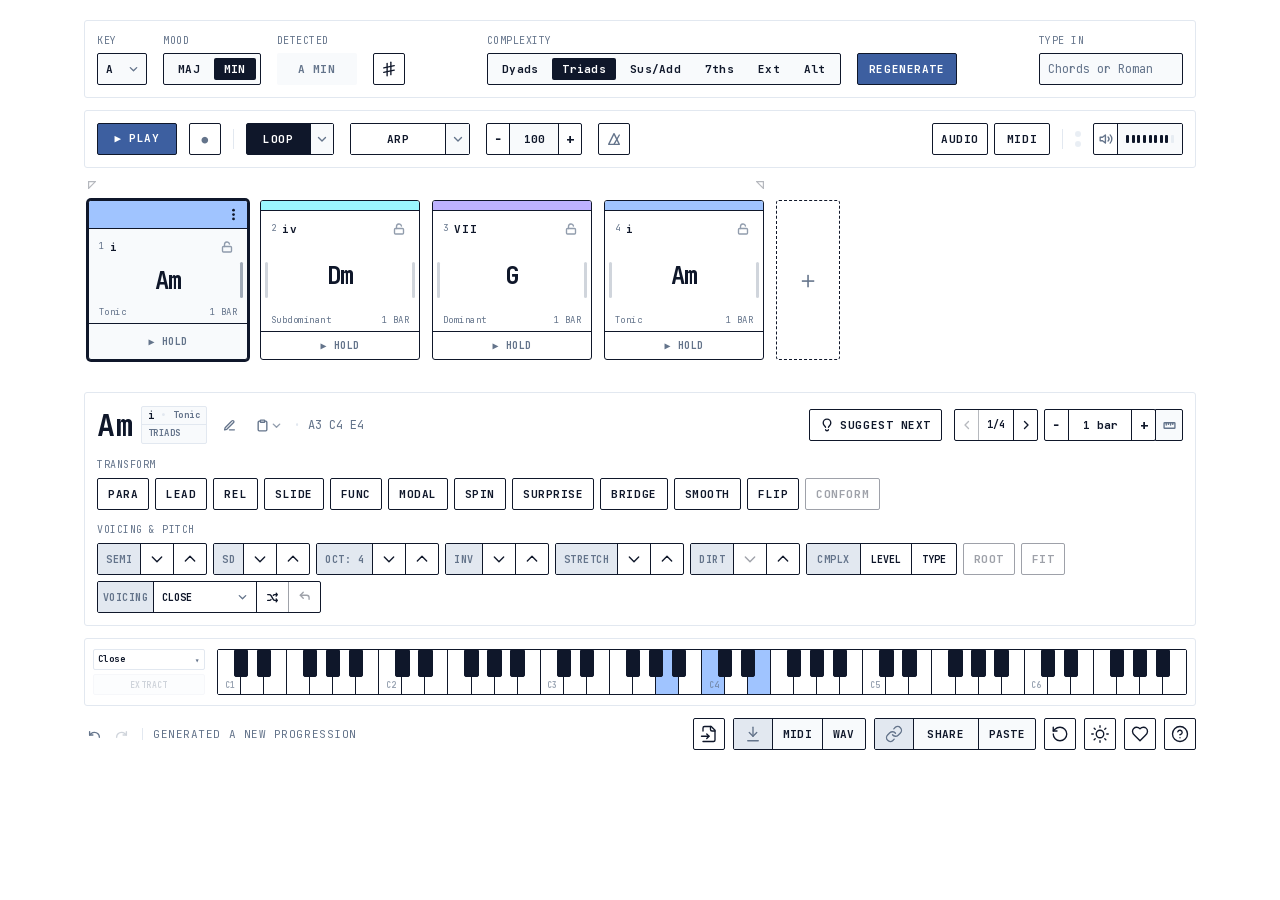
==== index.html @ 06a80c68 "Update site" ====
<!doctype html>
<html lang="en">
  <head>
    <meta charset="UTF-8" />
    <!-- Icons are generated from brand/glyph.svg by `npm run icons`. The SVG favicon
         is theme-aware; .ico is the legacy fallback. apple-touch-icon must stay the
         opaque, unrounded 180px art — iOS rounds it itself and renders alpha as black. -->
    <link rel="icon" type="image/svg+xml" href="./favicon.svg" />
    <link rel="icon" sizes="48x48" href="./favicon.ico" />
    <link rel="apple-touch-icon" href="./apple-touch-icon.png" />
    <meta name="viewport" content="width=device-width, initial-scale=1.0, viewport-fit=cover" />
    <meta name="theme-color" content="#0f172a" />
    <meta name="description" content="Midiocre — generate, transform and voice chord progressions." />
    <meta property="og:type" content="website" />
    <meta property="og:site_name" content="Midiocre" />
    <meta property="og:title" content="Midiocre — chord progression workbench" />
    <meta property="og:description" content="Generate, transform and voice chord progressions in the browser. No account, no data collected." />
    <meta property="og:url" content="https://midiocre.dustyroom.com/" />
    <meta property="og:image" content="https://midiocre.dustyroom.com/og-card.png" />
    <meta property="og:image:width" content="1200" />
    <meta property="og:image:height" content="630" />
    <meta property="og:image:alt" content="Midiocre — chord progression workbench" />
    <meta name="twitter:card" content="summary_large_image" />
    <meta name="twitter:title" content="Midiocre — chord progression workbench" />
    <meta name="twitter:description" content="Generate, transform and voice chord progressions in the browser. No account, no data collected." />
    <meta name="twitter:image" content="https://midiocre.dustyroom.com/og-card.png" />
    <link rel="canonical" href="https://midiocre.dustyroom.com/" />
    <script type="application/ld+json">{"@context":"https://schema.org","@type":"WebApplication","name":"Midiocre","applicationCategory":"MultimediaApplication","applicationSubCategory":"Chord progression workbench","operatingSystem":"Any","browserRequirements":"Requires JavaScript and the Web Audio API","url":"https://midiocre.dustyroom.com/","description":"Generate, transform and voice chord progressions in the browser. No account, no data collected.","image":"https://midiocre.dustyroom.com/og-card.png","offers":{"@type":"Offer","price":"0","priceCurrency":"USD"},"publisher":{"@type":"Organization","name":"Dustyroom","url":"https://dustyroom.com/"},"softwareHelp":"https://dustyroom.com/midiocre-online-manual/","sameAs":["https://dustyroom.com/midiocre/"]}</script>
    <title>Midiocre — chord progression workbench</title>
    <script>
      // Apply the saved theme before first paint. ThemeToggle only sets data-theme in
      // a useEffect, so without this a dark-theme user gets a white flash on every load.
      // 'chordica-theme-v2' is a FROZEN identifier (src/identifiers.ts); index.html
      // cannot import it, so src/identifiers.test.ts asserts this literal stays in sync.
      try {
        if (localStorage.getItem('chordica-theme-v2') === 'dark') {
          document.documentElement.dataset.theme = 'dark';
        }
      } catch (e) { /* private mode / storage disabled */ }
    </script>
    <style>
      /* Boot screen. Painted before React mounts and before the webfont loads, so it
         carries no text — the wordmark is vector. Literal colours, not var(), because
         index.css is not in the document yet. position:fixed => no vertical reflow. */
      #boot {
        position: fixed; inset: 0; z-index: 10050;
        display: grid; place-items: center;
        /* Optical centring: a block centred at a true 50% reads as sitting low.
           The padding shifts the centred content up by half of it (~4vh -> 46%),
           matching brand/splash-*.svg. */
        box-sizing: border-box; padding-bottom: 8vh;
        background: #ffffff;
      }
      :root[data-theme='dark'] #boot { background: #0f172a; }
      #boot > svg { width: clamp(140px, 22vw, 240px); height: auto; color: #0f172a; }
      :root[data-theme='dark'] #boot > svg { color: #f8fafc; }
      /* The only motion in the splash: it fades out once the app has painted. */
      #boot.boot-done { opacity: 0; pointer-events: none; transition: opacity 180ms ease-out; }
      @media (prefers-reduced-motion: reduce) { #boot.boot-done { transition: none; } }
    </style>
    <script type="module" crossorigin src="./assets/index-CP3pOQQv.js"></script>
    <link rel="stylesheet" crossorigin href="./assets/index-C22i-ed9.css">
  <link rel="manifest" href="./manifest.webmanifest"><script id="vite-plugin-pwa:register-sw" src="./registerSW.js"></script></head>
  <body>
    <div id="root"></div>
    <!-- brand/lockup.svg, injected by the midiocre-boot-lockup plugin in vite.config.ts,
         so the glyph + wordmark path data still lives in exactly one place. -->
    <div id="boot"><svg xmlns="http://www.w3.org/2000/svg" viewBox="0 0 229 200" fill="currentColor" fill-rule="evenodd" role="img" aria-label="Midiocre"><path d="M11.785,182.443L11.785,199.399L0,199.399L0,169.817L11.785,169.817L11.785,171.39C12.201,171.1,12.642,170.834,13.108,170.598C14.912,169.676,16.955,169.215,19.24,169.215C21.245,169.215,23.058,169.696,24.682,170.659C25.544,171.165,26.306,171.775,26.981,172.492C27.683,171.841,28.47,171.28,29.341,170.809C31.305,169.746,33.55,169.215,36.076,169.215C38.44,169.215,40.535,169.717,42.359,170.719C44.183,171.721,45.616,173.163,46.658,175.048C47.7,176.931,48.221,179.196,48.221,181.842L48.221,199.399L36.436,199.399L36.436,182.443C36.436,181.441,36.136,180.649,35.534,180.069C34.933,179.487,34.171,179.196,33.25,179.196C32.609,179.196,32.038,179.327,31.536,179.587C31.035,179.848,30.654,180.219,30.394,180.699C30.133,181.18,30.003,181.762,30.003,182.443L30.003,199.399L18.219,199.399L18.219,182.443C18.219,181.441,17.918,180.649,17.317,180.069C16.715,179.487,15.954,179.196,15.032,179.196C14.39,179.196,13.819,179.327,13.318,179.587C12.817,179.848,12.436,180.219,12.175,180.699C11.915,181.18,11.785,181.762,11.785,182.443ZM51.348,199.399L51.348,169.817L63.132,169.817L63.132,199.399L51.348,199.399ZM57.24,167.051C55.517,167.051,54.084,166.459,52.941,165.278C51.798,164.095,51.227,162.642,51.227,160.918C51.227,159.195,51.798,157.742,52.941,156.559C54.084,155.376,55.517,154.786,57.24,154.786C59.004,154.786,60.447,155.376,61.57,156.559C62.691,157.742,63.253,159.195,63.253,160.918C63.253,162.642,62.691,164.095,61.57,165.278C60.447,166.459,59.004,167.051,57.24,167.051ZM86.461,198.061C85.915,198.402,85.334,198.707,84.718,198.978C83.154,199.66,81.49,200,79.727,200C76.801,200,74.246,199.339,72.062,198.016C69.876,196.693,68.173,194.88,66.951,192.574C65.728,190.27,65.117,187.614,65.117,184.608C65.117,181.601,65.728,178.936,66.951,176.611C68.173,174.286,69.876,172.472,72.062,171.17C74.246,169.867,76.801,169.215,79.727,169.215C81.49,169.215,83.154,169.507,84.718,170.087C85.224,170.272,85.705,170.483,86.16,170.719L86.16,155.387L97.945,155.387L97.945,199.399L86.461,199.399L86.461,198.061ZM81.892,189.659C82.894,189.659,83.755,189.448,84.477,189.027C85.199,188.606,85.77,188.015,86.191,187.254C86.612,186.492,86.822,185.61,86.822,184.608C86.822,183.605,86.621,182.734,86.221,181.992C85.82,181.25,85.249,180.66,84.507,180.219C83.766,179.778,82.914,179.558,81.952,179.558C80.99,179.558,80.138,179.778,79.396,180.219C78.655,180.66,78.064,181.261,77.623,182.022C77.182,182.784,76.961,183.646,76.961,184.608C76.961,185.569,77.171,186.431,77.593,187.193C78.014,187.955,78.605,188.556,79.366,188.997C80.128,189.438,80.97,189.659,81.892,189.659ZM101.733,199.399L101.733,169.817L113.518,169.817L113.518,199.399L101.733,199.399ZM107.626,167.051C105.902,167.051,104.469,166.459,103.327,165.278C102.184,164.095,101.613,162.642,101.613,160.918C101.613,159.195,102.184,157.742,103.327,156.559C104.469,155.376,105.902,154.786,107.626,154.786C109.389,154.786,110.833,155.376,111.955,156.559C113.078,157.742,113.638,159.195,113.638,160.918C113.638,162.642,113.078,164.095,111.955,165.278C110.833,166.459,109.389,167.051,107.626,167.051ZM133.751,200C130.503,200,127.608,199.329,125.062,197.986C122.517,196.643,120.513,194.789,119.05,192.424C117.586,190.059,116.855,187.394,116.855,184.428C116.855,181.461,117.577,178.816,119.019,176.49C120.463,174.166,122.457,172.332,125.003,170.989C127.547,169.647,130.444,168.975,133.691,168.975C136.937,168.975,139.823,169.647,142.349,170.989C144.874,172.332,146.868,174.166,148.331,176.49C149.794,178.816,150.526,181.461,150.526,184.428C150.526,187.394,149.804,190.059,148.361,192.424C146.918,194.789,144.934,196.643,142.408,197.986C139.884,199.329,136.997,200,133.751,200ZM133.691,189.659C134.692,189.659,135.564,189.448,136.305,189.027C137.047,188.606,137.619,188.005,138.019,187.223C138.42,186.442,138.621,185.53,138.621,184.487C138.621,183.445,138.41,182.534,137.99,181.752C137.569,180.971,136.997,180.369,136.276,179.948C135.554,179.527,134.692,179.317,133.691,179.317C132.728,179.317,131.877,179.538,131.135,179.978C130.393,180.419,129.812,181.03,129.392,181.812C128.971,182.593,128.76,183.506,128.76,184.548C128.76,185.549,128.971,186.442,129.392,187.223C129.812,188.005,130.393,188.606,131.135,189.027C131.877,189.448,132.728,189.659,133.691,189.659ZM172.767,199.554C171.465,199.85,170.046,200,168.518,200C165.312,200,162.426,199.339,159.86,198.016C157.295,196.693,155.271,194.859,153.788,192.514C152.304,190.169,151.563,187.514,151.563,184.548C151.563,181.542,152.315,178.866,153.818,176.521C155.321,174.176,157.365,172.332,159.95,170.989C162.536,169.647,165.452,168.975,168.699,168.975C170.142,168.975,171.499,169.111,172.767,169.391L172.767,180.739C172.251,180.269,171.675,179.913,171.044,179.677C170.403,179.437,169.621,179.317,168.699,179.317C167.737,179.317,166.865,179.527,166.084,179.948C165.302,180.369,164.67,180.96,164.19,181.722C163.709,182.483,163.468,183.385,163.468,184.428C163.468,185.47,163.709,186.381,164.19,187.163C164.67,187.945,165.312,188.556,166.113,188.997C166.915,189.438,167.776,189.659,168.699,189.659C169.741,189.659,170.603,189.498,171.285,189.177C171.83,188.917,172.327,188.581,172.767,188.17L172.767,199.554ZM187.669,183.285L187.669,199.278L175.884,199.278L175.884,169.696L187.669,169.696L187.669,171.24C189.668,169.807,192.153,169.095,195.124,169.095C196.487,169.095,197.659,169.255,198.642,169.577C199.623,169.897,200.415,170.358,201.017,170.959L194.402,180.339C194.122,180.018,193.706,179.747,193.16,179.527C192.619,179.307,191.988,179.196,191.277,179.196C190.074,179.196,189.172,179.552,188.571,180.264C187.97,180.975,187.669,181.983,187.669,183.285ZM208.407,188.17C208.468,188.341,208.533,188.506,208.608,188.666C209.109,189.769,209.84,190.601,210.803,191.161C211.764,191.723,212.967,192.003,214.409,192.003C215.813,192.003,217.045,191.773,218.107,191.312C219.169,190.851,220.141,190.12,221.023,189.117L226.916,194.95C225.432,196.633,223.649,197.896,221.565,198.738C219.48,199.579,217.095,200,214.409,200C210.963,200,207.936,199.349,205.33,198.046C202.725,196.743,200.691,194.92,199.227,192.574C197.765,190.23,197.033,187.533,197.033,184.487C197.033,181.481,197.745,178.816,199.168,176.49C200.59,174.166,202.545,172.332,205.03,170.989C207.515,169.647,210.321,168.975,213.448,168.975C216.534,168.975,219.26,169.606,221.625,170.869C223.99,172.132,225.844,173.885,227.187,176.13C228.529,178.375,229.2,180.94,229.2,183.826C229.2,184.428,229.171,185.059,229.11,185.72C229.05,186.381,228.92,187.153,228.719,188.035L208.407,188.17ZM208.367,180.946L218.533,180.865C218.463,180.579,218.378,180.314,218.288,180.069C217.907,179.046,217.336,178.274,216.574,177.754C215.813,177.232,214.85,176.972,213.688,176.972C212.486,176.972,211.444,177.273,210.562,177.874C209.68,178.475,209.008,179.337,208.547,180.459C208.482,180.615,208.423,180.78,208.367,180.946Z"/><path d="M72.07,0L125.642,0C127.012,8.626,129.484,14.998,132.815,19.954C137.551,27.036,144.087,31.563,152.711,35.104C173.421,43.589,207.305,43.984,229.198,43.484L229.187,112.321C199.55,110.952,164.738,107.852,134.696,95.176C131.678,93.899,128.218,94.224,125.479,96.047C122.751,97.857,121.102,100.922,121.102,104.196L121.102,132.426C99.047,132.38,97.457,132.647,89.506,131.928C71.419,130.291,54.204,124.405,39.532,113.633C36.548,111.451,32.602,111.126,29.316,112.797C26.02,114.457,23.942,117.835,23.942,121.527L23.942,140.831L0.006,140.831L0.006,0L29.584,0C30.338,9.055,31.998,21.917,35.806,34.674C39.73,47.838,45.986,60.792,55.435,70.044C58.244,72.807,62.447,73.608,66.079,72.087C69.713,70.555,72.07,67.002,72.07,63.056L72.07,0Z"/></svg></div>
  </body>
</html>
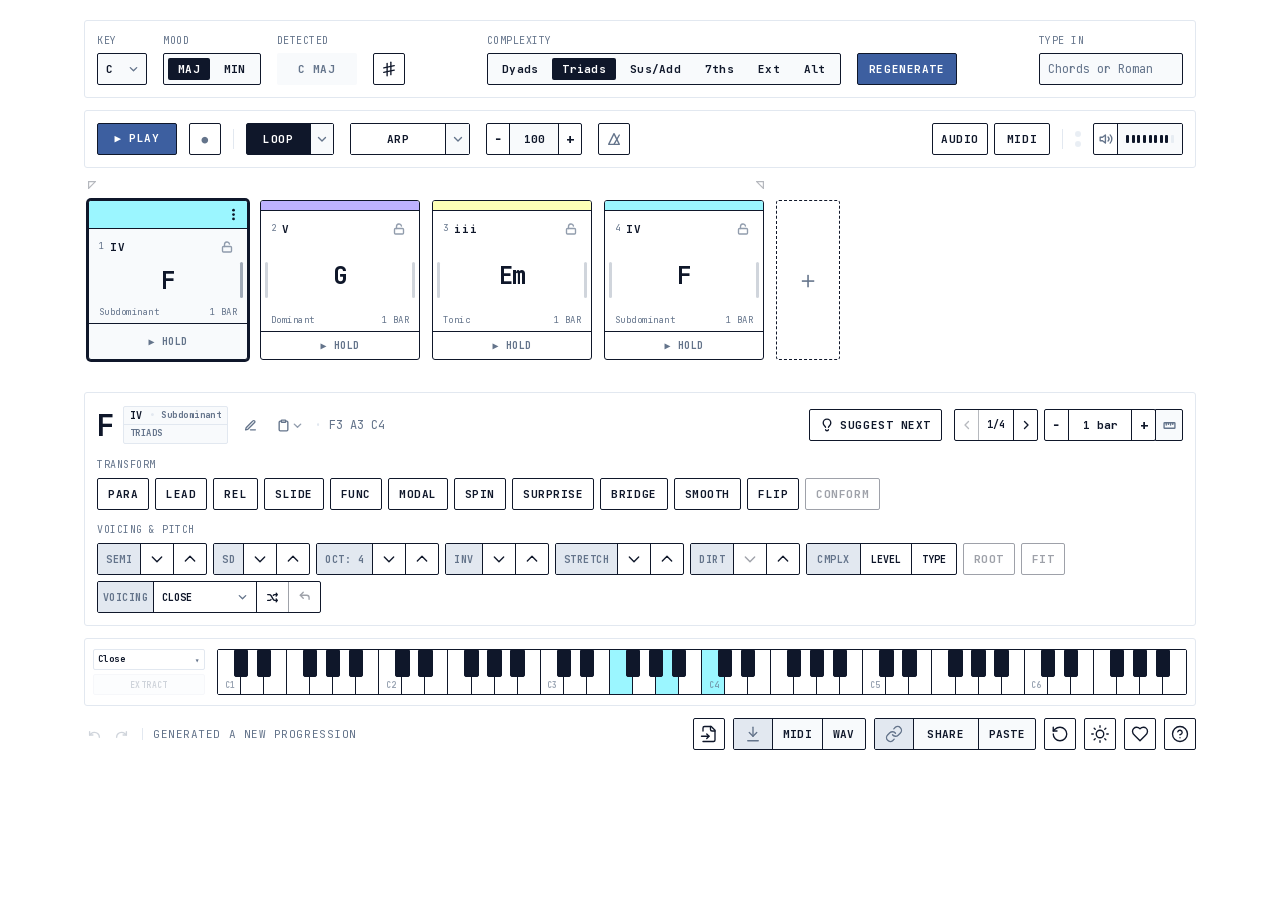
==== commit 4294caa1: "Update site" ====
--- a/index.html
+++ b/index.html
@@ -58,7 +58,7 @@
       #boot.boot-done { opacity: 0; pointer-events: none; transition: opacity 180ms ease-out; }
       @media (prefers-reduced-motion: reduce) { #boot.boot-done { transition: none; } }
     </style>
-    <script type="module" crossorigin src="./assets/index-CP3pOQQv.js"></script>
+    <script type="module" crossorigin src="./assets/index-Ct9FmcqI.js"></script>
     <link rel="stylesheet" crossorigin href="./assets/index-C22i-ed9.css">
   <link rel="manifest" href="./manifest.webmanifest"><script id="vite-plugin-pwa:register-sw" src="./registerSW.js"></script></head>
   <body>
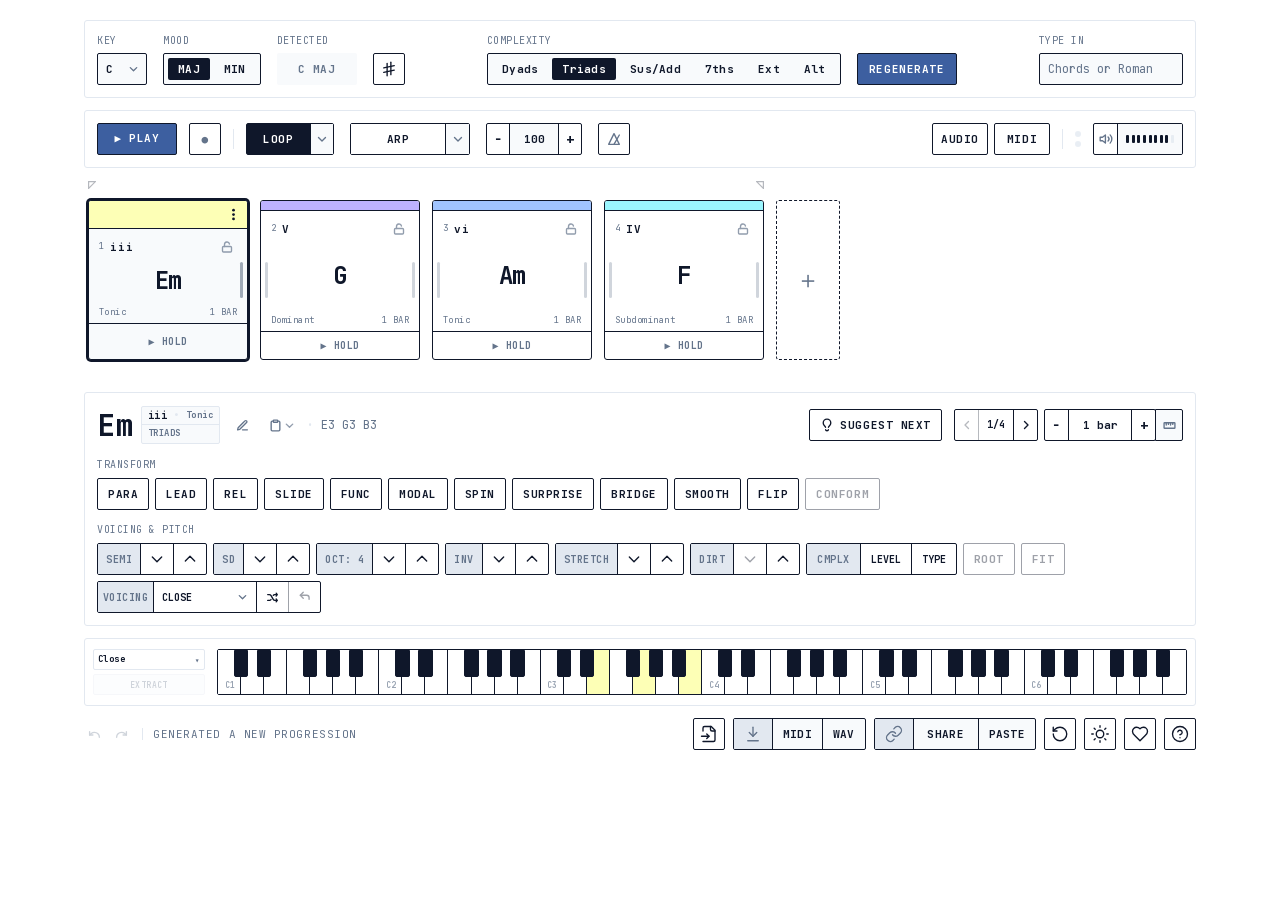
==== commit 7c2e7f9f: "Update site" ====
--- a/index.html
+++ b/index.html
@@ -58,7 +58,7 @@
       #boot.boot-done { opacity: 0; pointer-events: none; transition: opacity 180ms ease-out; }
       @media (prefers-reduced-motion: reduce) { #boot.boot-done { transition: none; } }
     </style>
-    <script type="module" crossorigin src="./assets/index-Ct9FmcqI.js"></script>
+    <script type="module" crossorigin src="./assets/index-DGXTEPPv.js"></script>
     <link rel="stylesheet" crossorigin href="./assets/index-C22i-ed9.css">
   <link rel="manifest" href="./manifest.webmanifest"><script id="vite-plugin-pwa:register-sw" src="./registerSW.js"></script></head>
   <body>
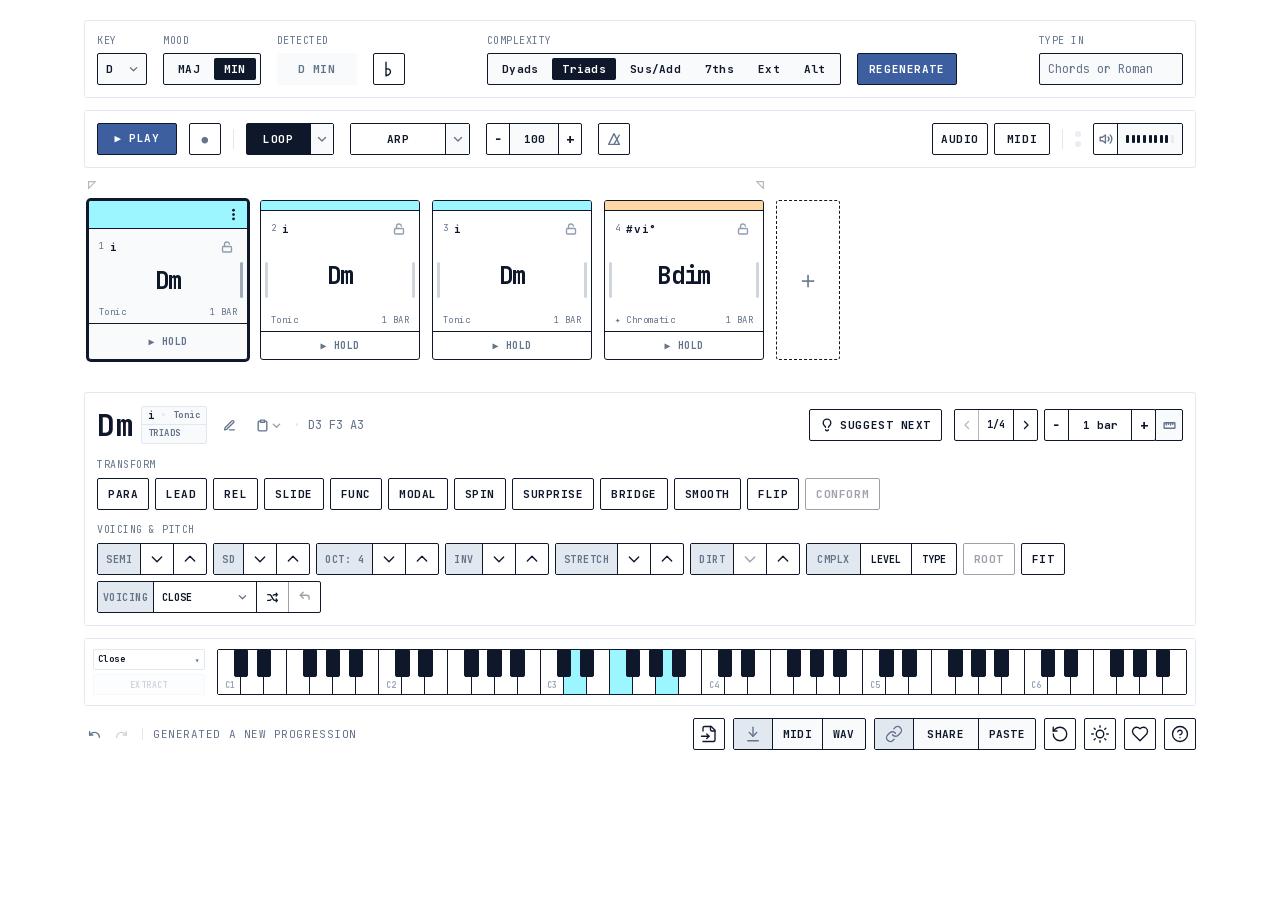
==== commit 3ee972f1: "Update site" ====
--- a/index.html
+++ b/index.html
@@ -58,7 +58,7 @@
       #boot.boot-done { opacity: 0; pointer-events: none; transition: opacity 180ms ease-out; }
       @media (prefers-reduced-motion: reduce) { #boot.boot-done { transition: none; } }
     </style>
-    <script type="module" crossorigin src="./assets/index-DGXTEPPv.js"></script>
+    <script type="module" crossorigin src="./assets/index-Ducx2duP.js"></script>
     <link rel="stylesheet" crossorigin href="./assets/index-C22i-ed9.css">
   <link rel="manifest" href="./manifest.webmanifest"><script id="vite-plugin-pwa:register-sw" src="./registerSW.js"></script></head>
   <body>
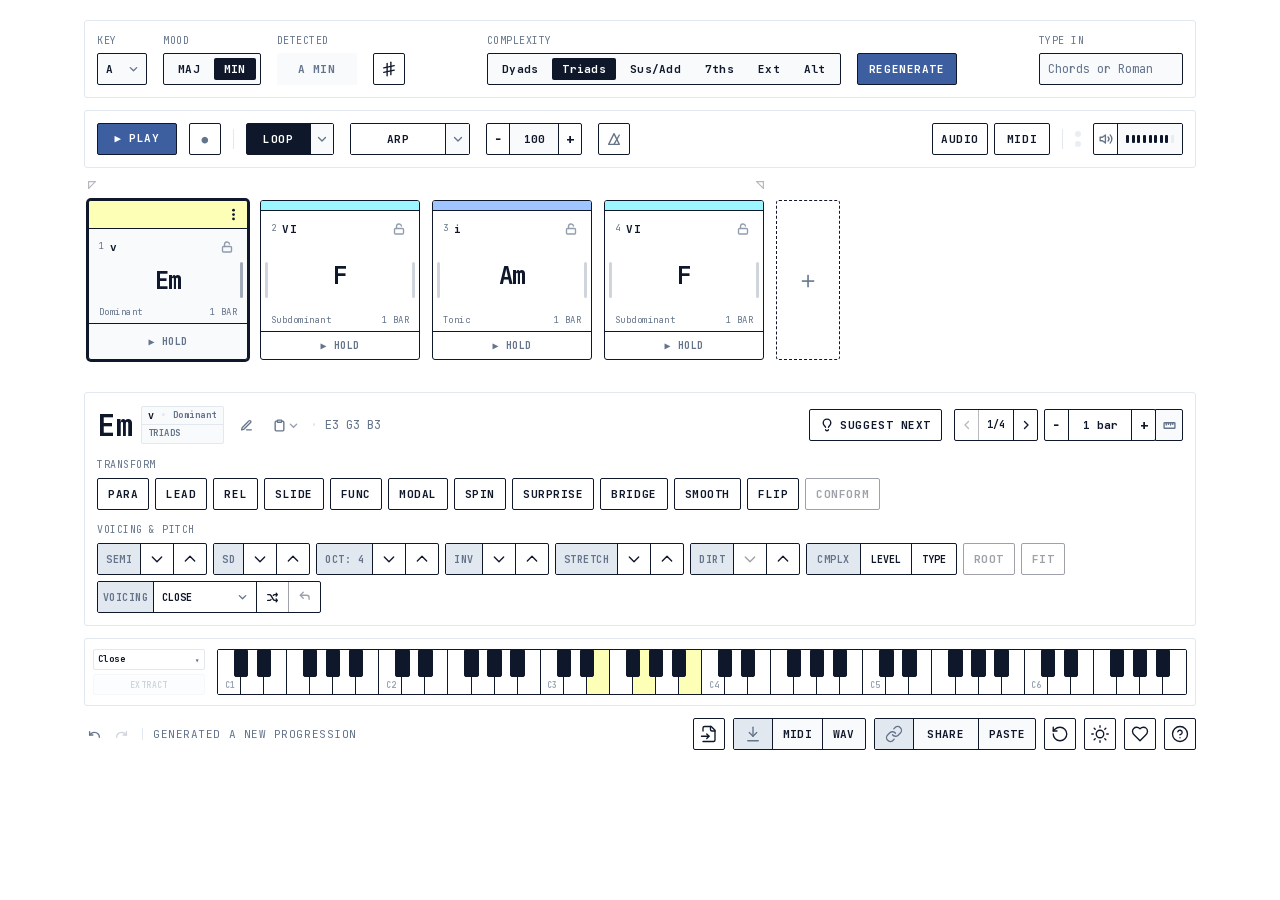
==== commit 5916dc26: "Update site" ====
--- a/index.html
+++ b/index.html
@@ -58,7 +58,7 @@
       #boot.boot-done { opacity: 0; pointer-events: none; transition: opacity 180ms ease-out; }
       @media (prefers-reduced-motion: reduce) { #boot.boot-done { transition: none; } }
     </style>
-    <script type="module" crossorigin src="./assets/index-Ducx2duP.js"></script>
+    <script type="module" crossorigin src="./assets/index-BUzZnycw.js"></script>
     <link rel="stylesheet" crossorigin href="./assets/index-C22i-ed9.css">
   <link rel="manifest" href="./manifest.webmanifest"><script id="vite-plugin-pwa:register-sw" src="./registerSW.js"></script></head>
   <body>
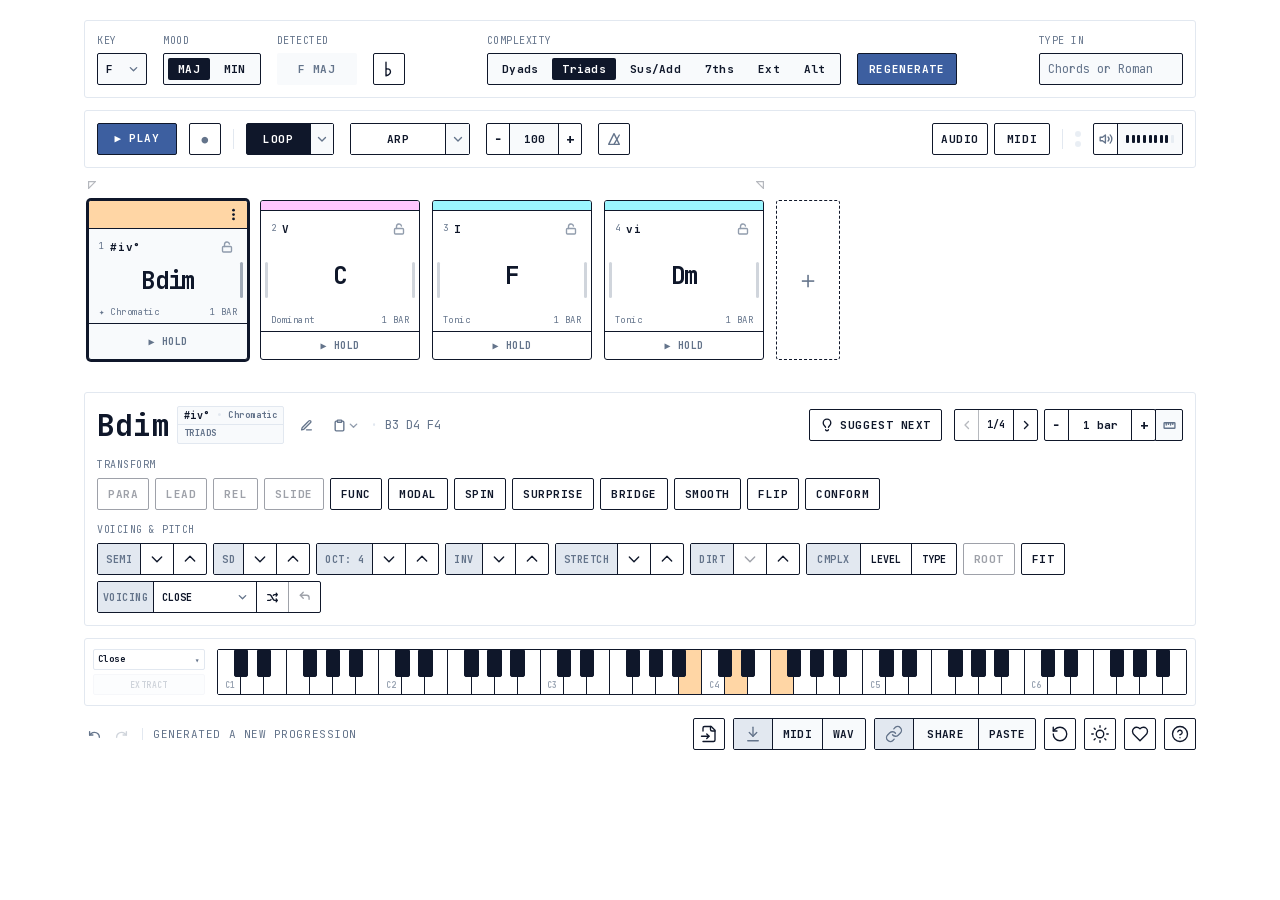
==== commit 9e76ee6d: "Update site" ====
--- a/index.html
+++ b/index.html
@@ -58,7 +58,7 @@
       #boot.boot-done { opacity: 0; pointer-events: none; transition: opacity 180ms ease-out; }
       @media (prefers-reduced-motion: reduce) { #boot.boot-done { transition: none; } }
     </style>
-    <script type="module" crossorigin src="./assets/index-BUzZnycw.js"></script>
+    <script type="module" crossorigin src="./assets/index-CaaH3krM.js"></script>
     <link rel="stylesheet" crossorigin href="./assets/index-C22i-ed9.css">
   <link rel="manifest" href="./manifest.webmanifest"><script id="vite-plugin-pwa:register-sw" src="./registerSW.js"></script></head>
   <body>
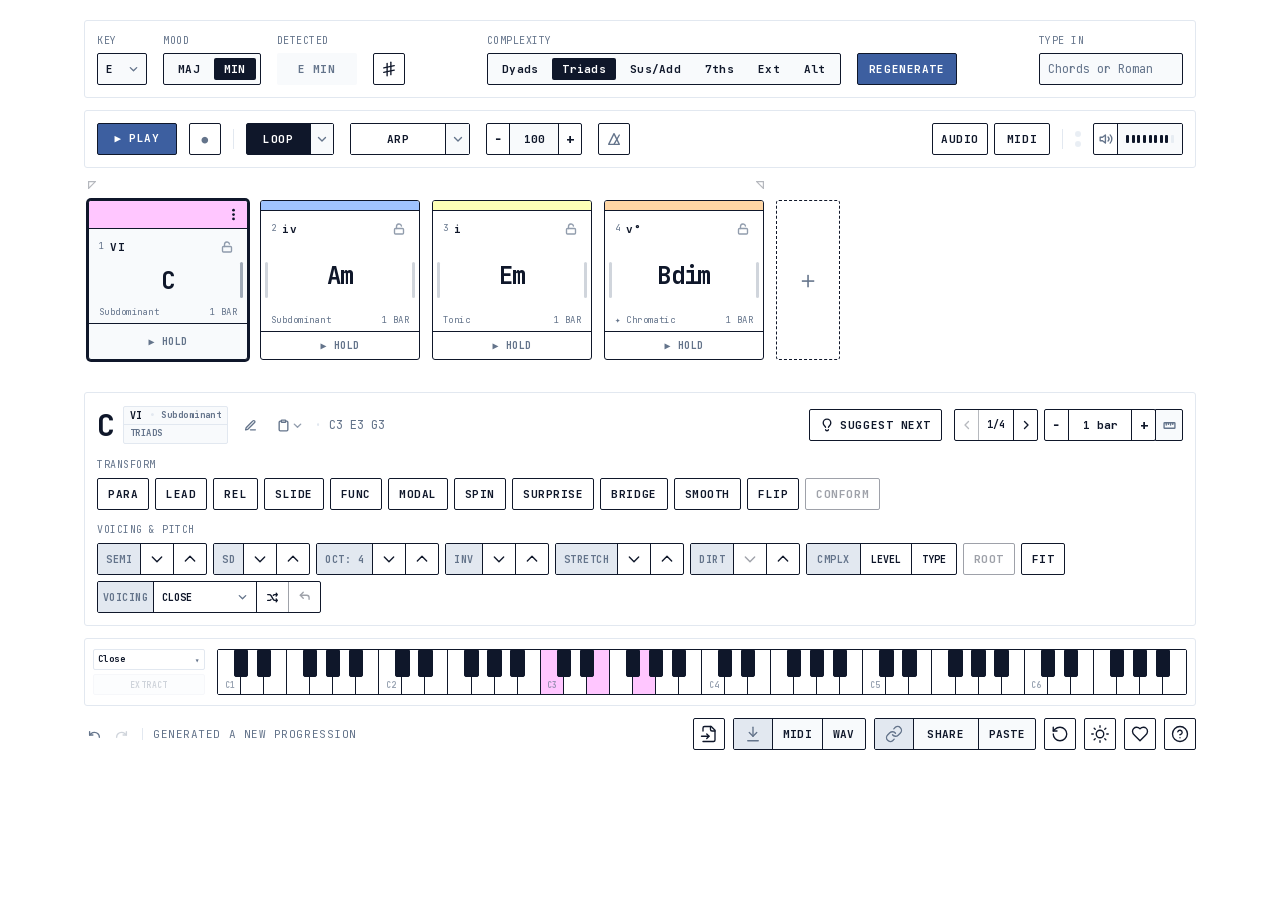
==== commit e064065b: "Update site" ====
--- a/index.html
+++ b/index.html
@@ -58,8 +58,8 @@
       #boot.boot-done { opacity: 0; pointer-events: none; transition: opacity 180ms ease-out; }
       @media (prefers-reduced-motion: reduce) { #boot.boot-done { transition: none; } }
     </style>
-    <script type="module" crossorigin src="./assets/index-CaaH3krM.js"></script>
-    <link rel="stylesheet" crossorigin href="./assets/index-C22i-ed9.css">
+    <script type="module" crossorigin src="./assets/index-DYOMUuqY.js"></script>
+    <link rel="stylesheet" crossorigin href="./assets/index-BntG-RsW.css">
   <link rel="manifest" href="./manifest.webmanifest"><script id="vite-plugin-pwa:register-sw" src="./registerSW.js"></script></head>
   <body>
     <div id="root"></div>
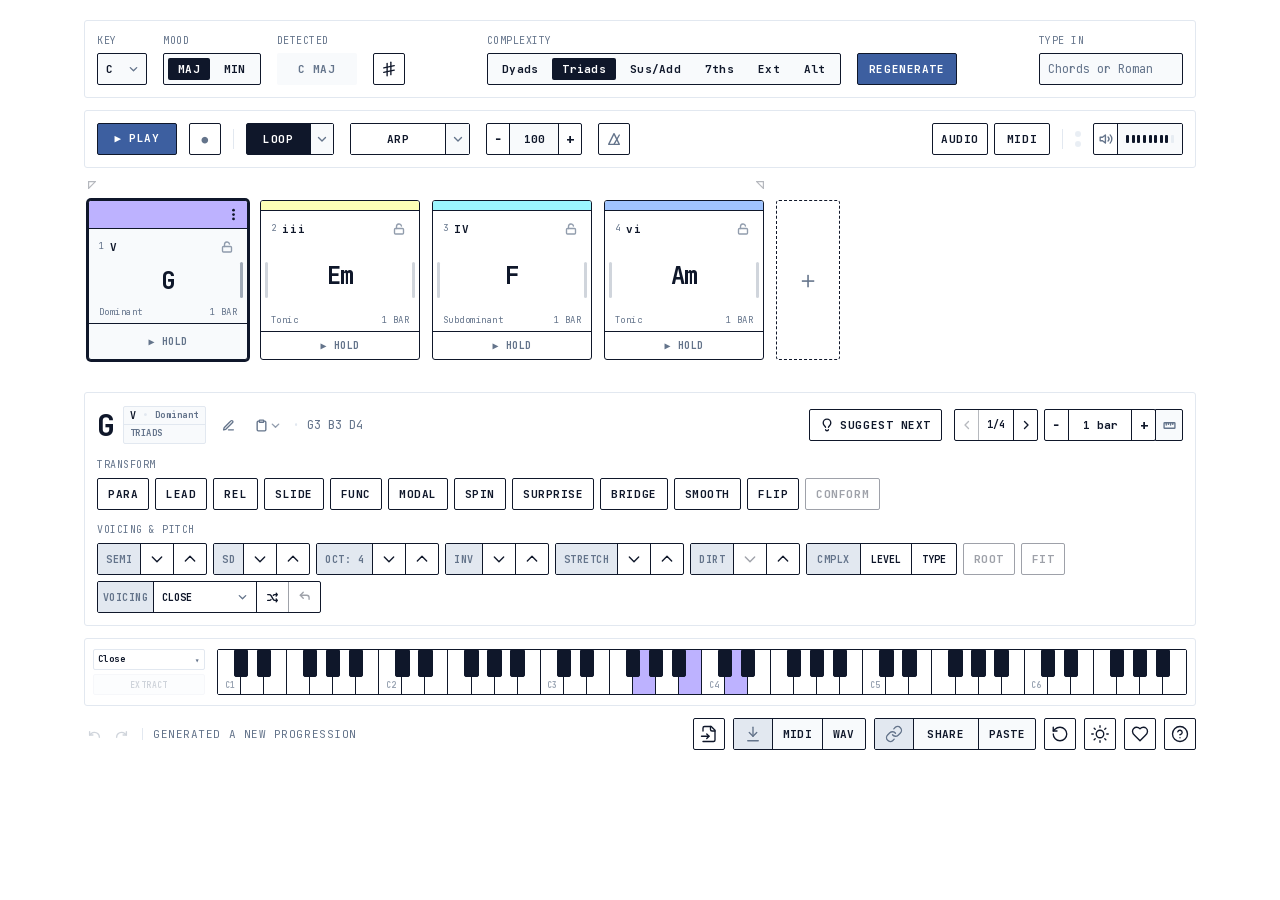
==== commit 8570a211: "Update site" ====
--- a/index.html
+++ b/index.html
@@ -58,8 +58,8 @@
       #boot.boot-done { opacity: 0; pointer-events: none; transition: opacity 180ms ease-out; }
       @media (prefers-reduced-motion: reduce) { #boot.boot-done { transition: none; } }
     </style>
-    <script type="module" crossorigin src="./assets/index-DYOMUuqY.js"></script>
-    <link rel="stylesheet" crossorigin href="./assets/index-BntG-RsW.css">
+    <script type="module" crossorigin src="./assets/index-CPv8swv4.js"></script>
+    <link rel="stylesheet" crossorigin href="./assets/index-DmHu_VWr.css">
   <link rel="manifest" href="./manifest.webmanifest"><script id="vite-plugin-pwa:register-sw" src="./registerSW.js"></script></head>
   <body>
     <div id="root"></div>
